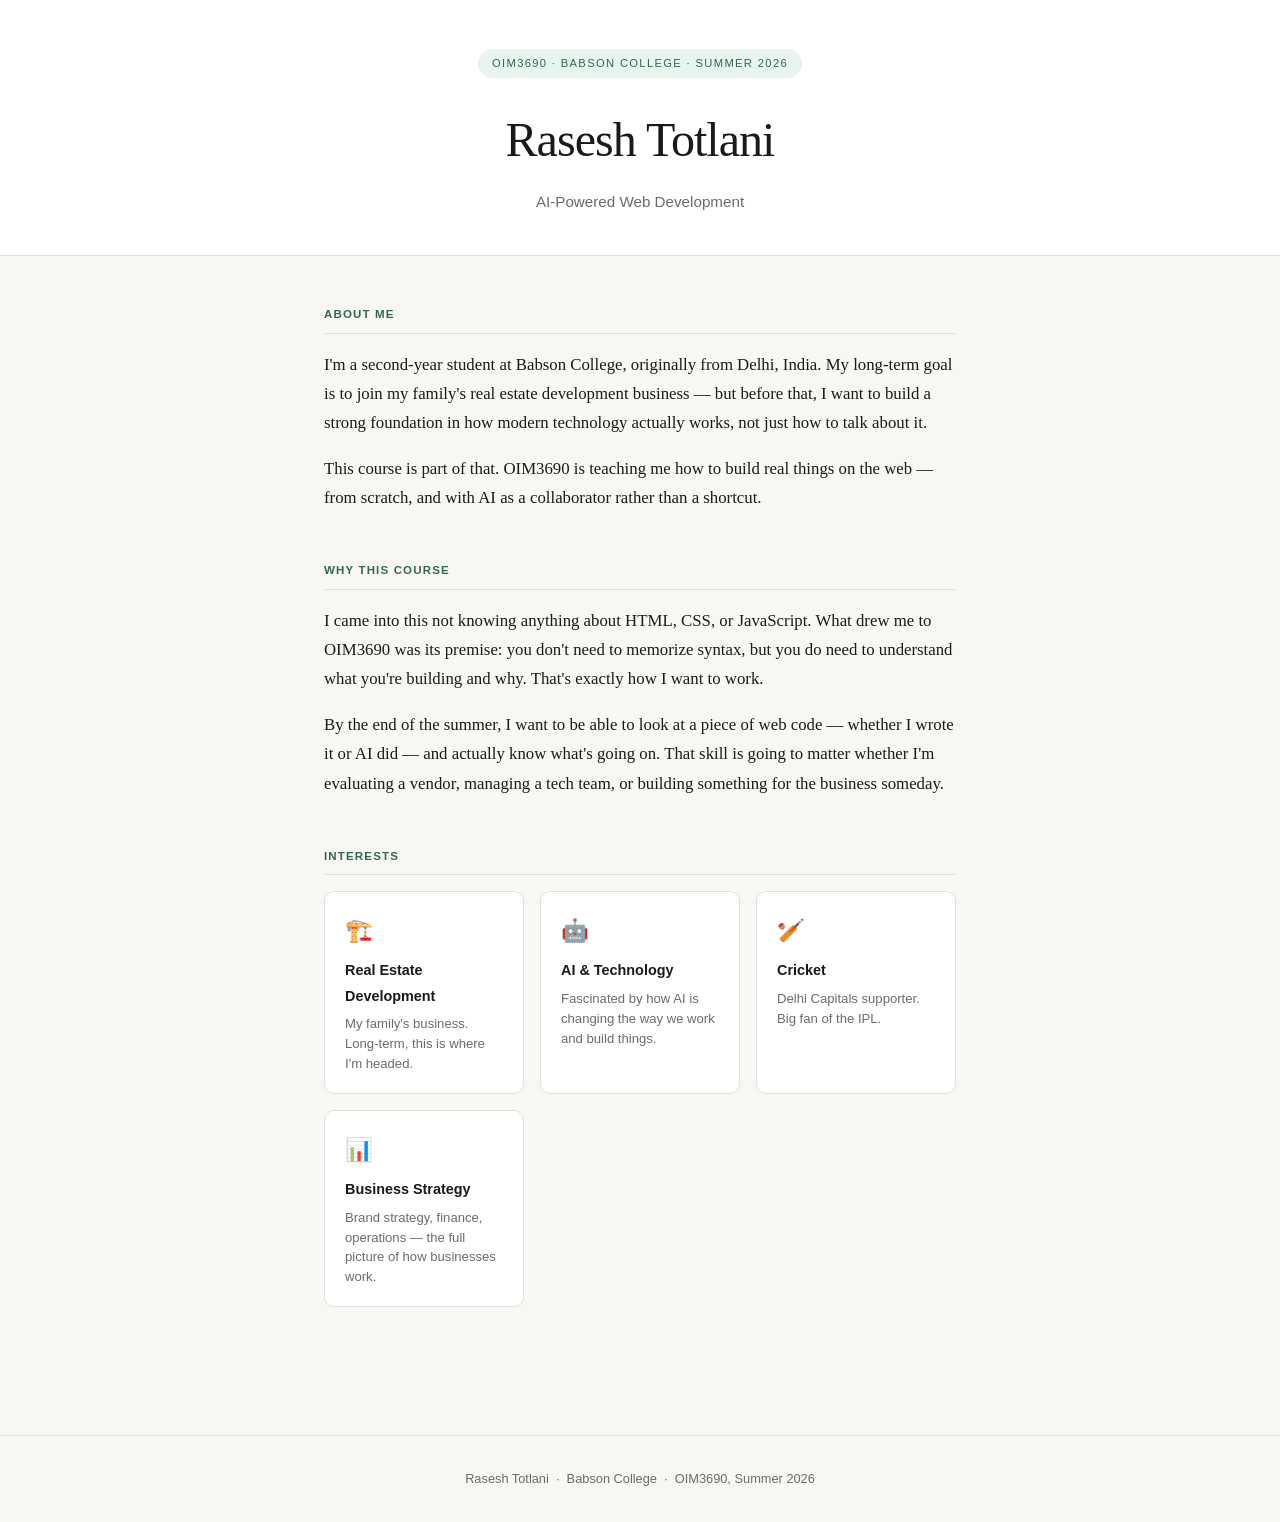
==== index.html @ 70e2b4af "Create index.html" ====
<!DOCTYPE html>
<html lang="en">
<head>
  <meta charset="UTF-8" />
  <meta name="viewport" content="width=device-width, initial-scale=1.0" />
  <title>Rasesh Totlani — OIM3690</title>
  <style>
    *, *::before, *::after { box-sizing: border-box; margin: 0; padding: 0; }
 
    :root {
      --bg: #f9f7f4;
      --surface: #ffffff;
      --text: #1a1a1a;
      --muted: #6b6b6b;
      --accent: #2d6a4f;
      --accent-light: #e8f5ef;
      --border: #e2e0da;
      --font: 'Georgia', serif;
      --sans: 'Helvetica Neue', Helvetica, Arial, sans-serif;
    }
 
    body {
      background: var(--bg);
      color: var(--text);
      font-family: var(--font);
      line-height: 1.75;
      min-height: 100vh;
    }
 
    /* ── Header ── */
    header {
      background: var(--surface);
      border-bottom: 1px solid var(--border);
      padding: 3rem 2rem 2.5rem;
      text-align: center;
    }
 
    header .tag {
      display: inline-block;
      font-family: var(--sans);
      font-size: 0.7rem;
      letter-spacing: 0.12em;
      text-transform: uppercase;
      color: var(--accent);
      background: var(--accent-light);
      padding: 0.3rem 0.85rem;
      border-radius: 20px;
      margin-bottom: 1.25rem;
    }
 
    header h1 {
      font-size: clamp(2rem, 5vw, 3rem);
      font-weight: normal;
      letter-spacing: -0.02em;
      color: var(--text);
      margin-bottom: 0.4rem;
    }
 
    header p.subtitle {
      font-family: var(--sans);
      font-size: 0.95rem;
      color: var(--muted);
    }
 
    /* ── Main layout ── */
    main {
      max-width: 680px;
      margin: 0 auto;
      padding: 3rem 1.5rem 5rem;
    }
 
    section {
      margin-bottom: 3rem;
    }
 
    section h2 {
      font-family: var(--sans);
      font-size: 0.72rem;
      letter-spacing: 0.1em;
      text-transform: uppercase;
      color: var(--accent);
      margin-bottom: 1rem;
      padding-bottom: 0.5rem;
      border-bottom: 1px solid var(--border);
    }
 
    section p {
      font-size: 1.05rem;
      color: var(--text);
      margin-bottom: 1rem;
    }
 
    /* ── Interests grid ── */
    .interests-grid {
      display: grid;
      grid-template-columns: repeat(auto-fit, minmax(180px, 1fr));
      gap: 1rem;
      margin-top: 0.5rem;
    }
 
    .interest-card {
      background: var(--surface);
      border: 1px solid var(--border);
      border-radius: 10px;
      padding: 1.2rem 1.25rem;
    }
 
    .interest-card .icon {
      font-size: 1.4rem;
      margin-bottom: 0.5rem;
      display: block;
    }
 
    .interest-card h3 {
      font-family: var(--sans);
      font-size: 0.9rem;
      font-weight: 600;
      color: var(--text);
      margin-bottom: 0.35rem;
    }
 
    .interest-card p {
      font-family: var(--sans);
      font-size: 0.82rem;
      color: var(--muted);
      margin: 0;
      line-height: 1.5;
    }
 
    /* ── Footer ── */
    footer {
      text-align: center;
      font-family: var(--sans);
      font-size: 0.8rem;
      color: var(--muted);
      padding: 2rem;
      border-top: 1px solid var(--border);
    }
  </style>
</head>
<body>
 
  <header>
    <div class="tag">OIM3690 · Babson College · Summer 2026</div>
    <h1>Rasesh Totlani</h1>
    <p class="subtitle">AI-Powered Web Development</p>
  </header>
 
  <main>
 
    <section>
      <h2>About Me</h2>
      <p>
        I'm a second-year student at Babson College, originally from Delhi, India. My long-term goal is to join my family's real estate development business — but before that, I want to build a strong foundation in how modern technology actually works, not just how to talk about it.
      </p>
      <p>
        This course is part of that. OIM3690 is teaching me how to build real things on the web — from scratch, and with AI as a collaborator rather than a shortcut.
      </p>
    </section>
 
    <section>
      <h2>Why This Course</h2>
      <p>
        I came into this not knowing anything about HTML, CSS, or JavaScript. What drew me to OIM3690 was its premise: you don't need to memorize syntax, but you do need to understand what you're building and why. That's exactly how I want to work.
      </p>
      <p>
        By the end of the summer, I want to be able to look at a piece of web code — whether I wrote it or AI did — and actually know what's going on. That skill is going to matter whether I'm evaluating a vendor, managing a tech team, or building something for the business someday.
      </p>
    </section>
 
    <section>
      <h2>Interests</h2>
      <div class="interests-grid">
        <div class="interest-card">
          <span class="icon">🏗️</span>
          <h3>Real Estate Development</h3>
          <p>My family's business. Long-term, this is where I'm headed.</p>
        </div>
        <div class="interest-card">
          <span class="icon">🤖</span>
          <h3>AI & Technology</h3>
          <p>Fascinated by how AI is changing the way we work and build things.</p>
        </div>
        <div class="interest-card">
          <span class="icon">🏏</span>
          <h3>Cricket</h3>
          <p>Delhi Capitals supporter. Big fan of the IPL.</p>
        </div>
        <div class="interest-card">
          <span class="icon">📊</span>
          <h3>Business Strategy</h3>
          <p>Brand strategy, finance, operations — the full picture of how businesses work.</p>
        </div>
      </div>
    </section>
 
  </main>
 
  <footer>
    Rasesh Totlani &nbsp;·&nbsp; Babson College &nbsp;·&nbsp; OIM3690, Summer 2026
  </footer>
 
</body>
</html>
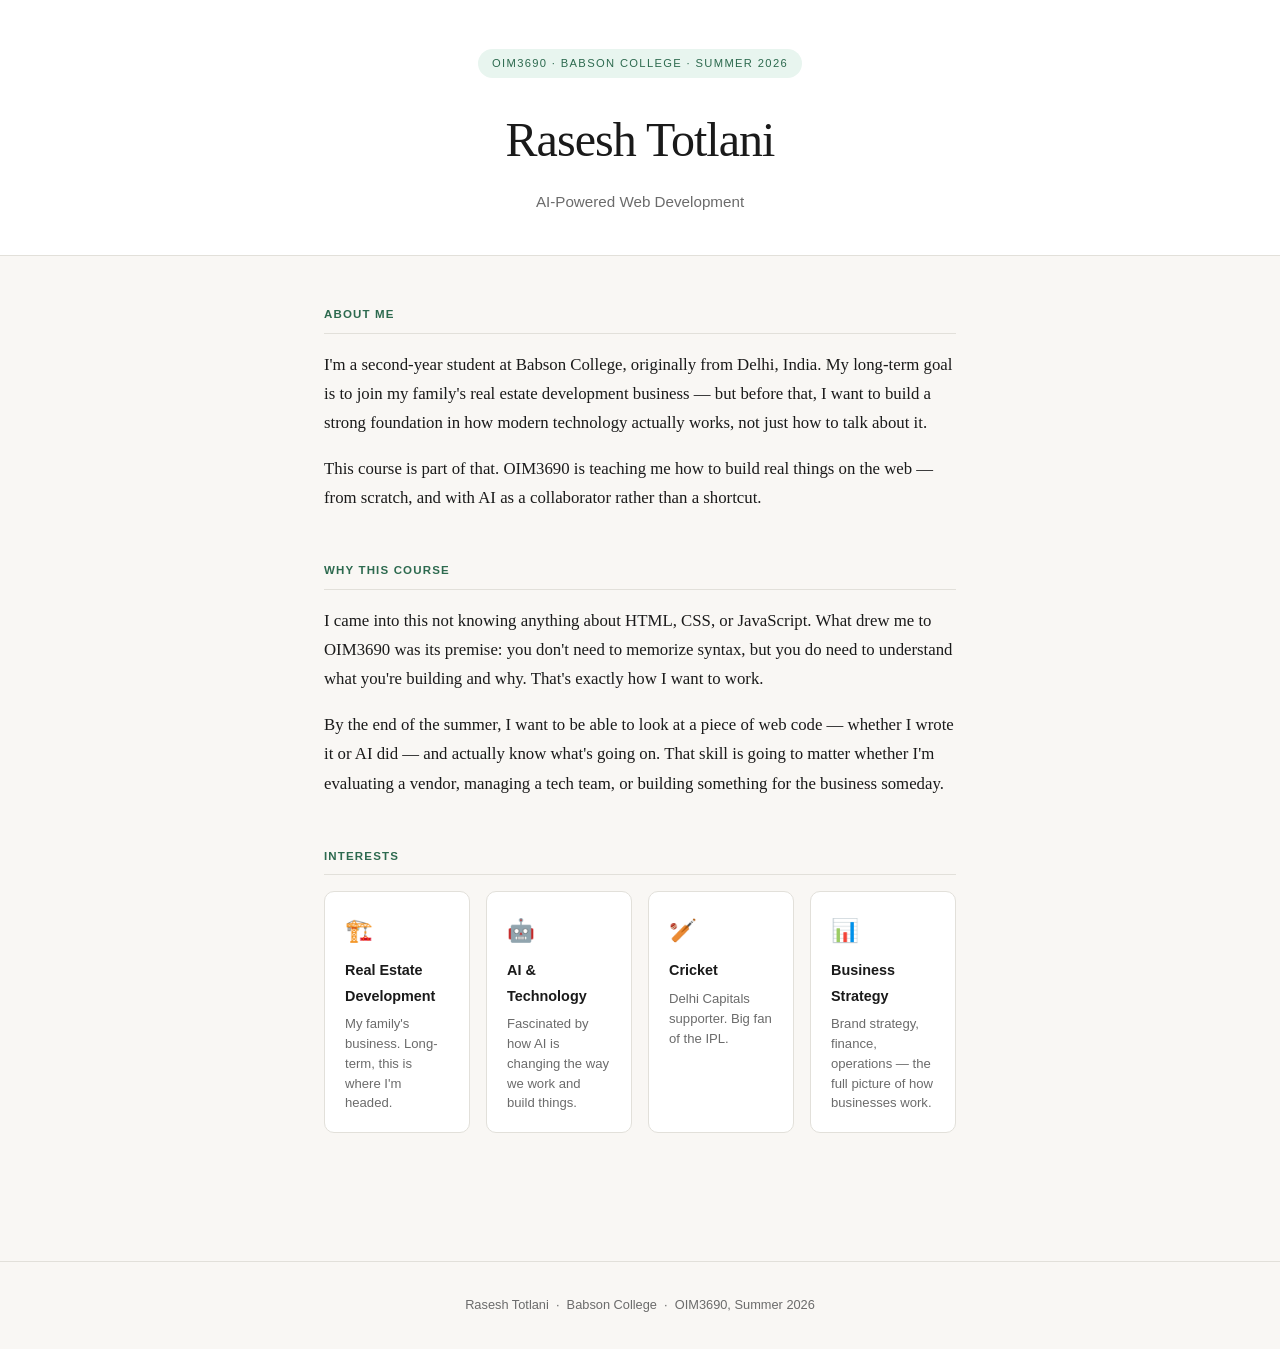
==== commit 5a04e3f7: "media queries added media queries and made index.html responsive" ====
--- a/index.html
+++ b/index.html
@@ -6,7 +6,7 @@
   <title>Rasesh Totlani — OIM3690</title>
   <style>
     *, *::before, *::after { box-sizing: border-box; margin: 0; padding: 0; }
- 
+
     :root {
       --bg: #f9f7f4;
       --surface: #ffffff;
@@ -18,7 +18,7 @@
       --font: 'Georgia', serif;
       --sans: 'Helvetica Neue', Helvetica, Arial, sans-serif;
     }
- 
+
     body {
       background: var(--bg);
       color: var(--text);
@@ -26,7 +26,13 @@
       line-height: 1.75;
       min-height: 100vh;
     }
- 
+
+    /* fluid images */
+    img {
+      max-width: 100%;
+      height: auto;
+    }
+
     /* ── Header ── */
     header {
       background: var(--surface);
@@ -34,7 +40,7 @@
       padding: 3rem 2rem 2.5rem;
       text-align: center;
     }
- 
+
     header .tag {
       display: inline-block;
       font-family: var(--sans);
@@ -47,7 +53,7 @@
       border-radius: 20px;
       margin-bottom: 1.25rem;
     }
- 
+
     header h1 {
       font-size: clamp(2rem, 5vw, 3rem);
       font-weight: normal;
@@ -55,24 +61,24 @@
       color: var(--text);
       margin-bottom: 0.4rem;
     }
- 
+
     header p.subtitle {
       font-family: var(--sans);
       font-size: 0.95rem;
       color: var(--muted);
     }
- 
+
     /* ── Main layout ── */
     main {
       max-width: 680px;
       margin: 0 auto;
       padding: 3rem 1.5rem 5rem;
     }
- 
+
     section {
       margin-bottom: 3rem;
     }
- 
+
     section h2 {
       font-family: var(--sans);
       font-size: 0.72rem;
@@ -83,34 +89,34 @@
       padding-bottom: 0.5rem;
       border-bottom: 1px solid var(--border);
     }
- 
+
     section p {
       font-size: 1.05rem;
       color: var(--text);
       margin-bottom: 1rem;
     }
- 
+
     /* ── Interests grid ── */
     .interests-grid {
       display: grid;
-      grid-template-columns: repeat(auto-fit, minmax(180px, 1fr));
+      grid-template-columns: 1fr;
       gap: 1rem;
       margin-top: 0.5rem;
     }
- 
+
     .interest-card {
       background: var(--surface);
       border: 1px solid var(--border);
       border-radius: 10px;
       padding: 1.2rem 1.25rem;
     }
- 
+
     .interest-card .icon {
       font-size: 1.4rem;
       margin-bottom: 0.5rem;
       display: block;
     }
- 
+
     .interest-card h3 {
       font-family: var(--sans);
       font-size: 0.9rem;
@@ -118,7 +124,7 @@
       color: var(--text);
       margin-bottom: 0.35rem;
     }
- 
+
     .interest-card p {
       font-family: var(--sans);
       font-size: 0.82rem;
@@ -126,7 +132,7 @@
       margin: 0;
       line-height: 1.5;
     }
- 
+
     /* ── Footer ── */
     footer {
       text-align: center;
@@ -136,18 +142,31 @@
       padding: 2rem;
       border-top: 1px solid var(--border);
     }
+
+    /* mobile-first media queries */
+    @media (min-width: 576px) {
+      .interests-grid {
+        grid-template-columns: repeat(2, 1fr);
+      }
+    }
+
+    @media (min-width: 768px) {
+      .interests-grid {
+        grid-template-columns: repeat(4, 1fr);
+      }
+    }
   </style>
 </head>
 <body>
- 
+
   <header>
     <div class="tag">OIM3690 · Babson College · Summer 2026</div>
     <h1>Rasesh Totlani</h1>
     <p class="subtitle">AI-Powered Web Development</p>
   </header>
- 
+
   <main>
- 
+
     <section>
       <h2>About Me</h2>
       <p>
@@ -157,7 +176,7 @@
         This course is part of that. OIM3690 is teaching me how to build real things on the web — from scratch, and with AI as a collaborator rather than a shortcut.
       </p>
     </section>
- 
+
     <section>
       <h2>Why This Course</h2>
       <p>
@@ -167,7 +186,7 @@
         By the end of the summer, I want to be able to look at a piece of web code — whether I wrote it or AI did — and actually know what's going on. That skill is going to matter whether I'm evaluating a vendor, managing a tech team, or building something for the business someday.
       </p>
     </section>
- 
+
     <section>
       <h2>Interests</h2>
       <div class="interests-grid">
@@ -193,12 +212,12 @@
         </div>
       </div>
     </section>
- 
+
   </main>
- 
+
   <footer>
     Rasesh Totlani &nbsp;·&nbsp; Babson College &nbsp;·&nbsp; OIM3690, Summer 2026
   </footer>
- 
+
 </body>
-</html>
+</html>
